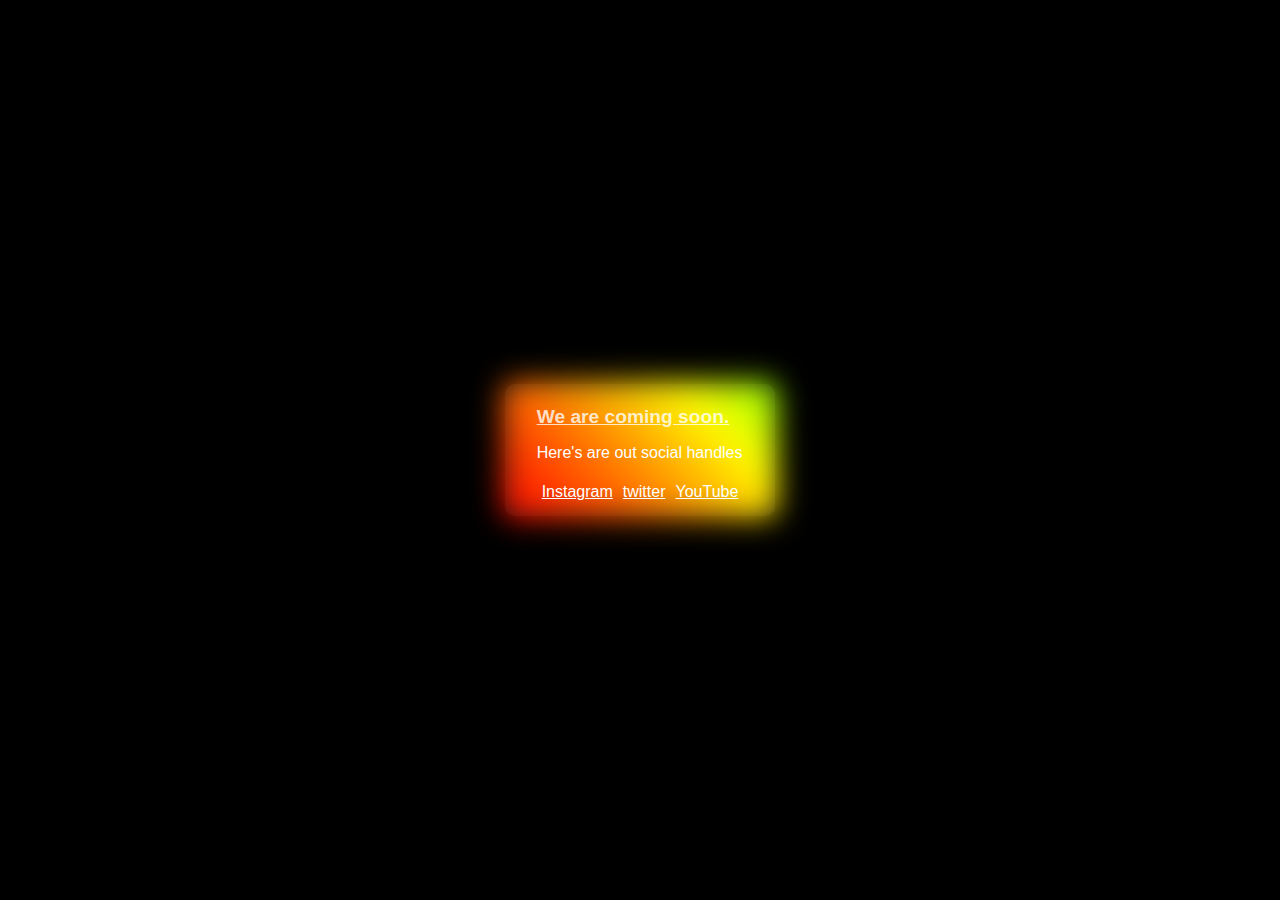
==== index.html @ cdd0c3de "updated" ====
<!DOCTYPE html>
<html lang="en">
<head>
    <meta charset="UTF-8">
    <meta name="viewport" content="width=device-width, initial-scale=1.0">
    <title>Coming Soon</title>
    <link rel="stylesheet" href="main.css">
    <style>
        body {
            display: flex;
            justify-content: center;
            align-items: center;
            height: 100vh;
            margin: 0;
            font-family: Arial, sans-serif;
            background-color: black;
            overflow: hidden;
        }
    </style>
</head>
<body>
    <div class="button">
    <h1 class="header">We are coming soon.</h1>
    <P>Here's are out social handles</P>
    <divc class="flexclass">
        <a href="https://www.instagram.com/shunyaavkash/" class="handles">Instagram</a>
        <a href="https://x.com/shunyaavkash" class="handles">twitter</a>
        <a href="https://www.youtube.com/@shunya.avkash" class="handles">YouTube</a>
    </div>
</div>
</div>
</body>
</html>
---- main.css ----
.header{
    font-size: larger;
 font-weight: 800;
 font-family: 'Segoe UI', Tahoma, Geneva, Verdana, sans-serif;
    color: rgba(255, 255, 255, 0.78);
    text-decoration-line: underline;
}
.button {
    padding: 0.6em 2em;
    border: none;
    outline: none;
    color: rgb(255, 255, 255);
    background: #111;
    cursor: pointer;
    position: relative;
    z-index: 0;
    border-radius: 10px;
    user-select: none;
    -webkit-user-select: none;
    touch-action: manipulation;
    font-family: 'Anek Gujarati', sans-serif;
  
  }
  
  .button:before {
    content: "";
    background: linear-gradient(45deg,
        #ff0000,
        #ff7300,
        #fffb00,
        #48ff00,
        #00ffd5,
        #002bff,
        #7a00ff,
        #ff00c8,
        #ff0000);
    position: absolute;
    top: -2px;
    left: -2px;
    background-size: 400%;
    z-index: -1;
    filter: blur(5px);
    -webkit-filter: blur(15px);
    width: calc(100% + 4px);
    height: calc(100% + 4px);
    animation: glowing-button-85 20s linear infinite;
    transition: opacity 0.3s ease-in-out;
    border-radius: 10px;
  }
  
  @keyframes glowing-button-85 {
    0% {
      background-position: 0 0;
    }
  
    50% {
      background-position: 400% 0;
    }
  
    100% {
      background-position: 0 0;
    }
  }
  
  .button:after {
    z-index: -1;
    content: "";
    position: absolute;
    width: 100%;
    height: 100%;
    left: 0;
    top: 0;
    border-radius: 10px;
  
  }
  
  .insta{
    height: min-content;
width: min-content;  
}
.handles{
    padding: 5px;
}
.flexclass{
    display: flex;
}
a{
    color: white;
}
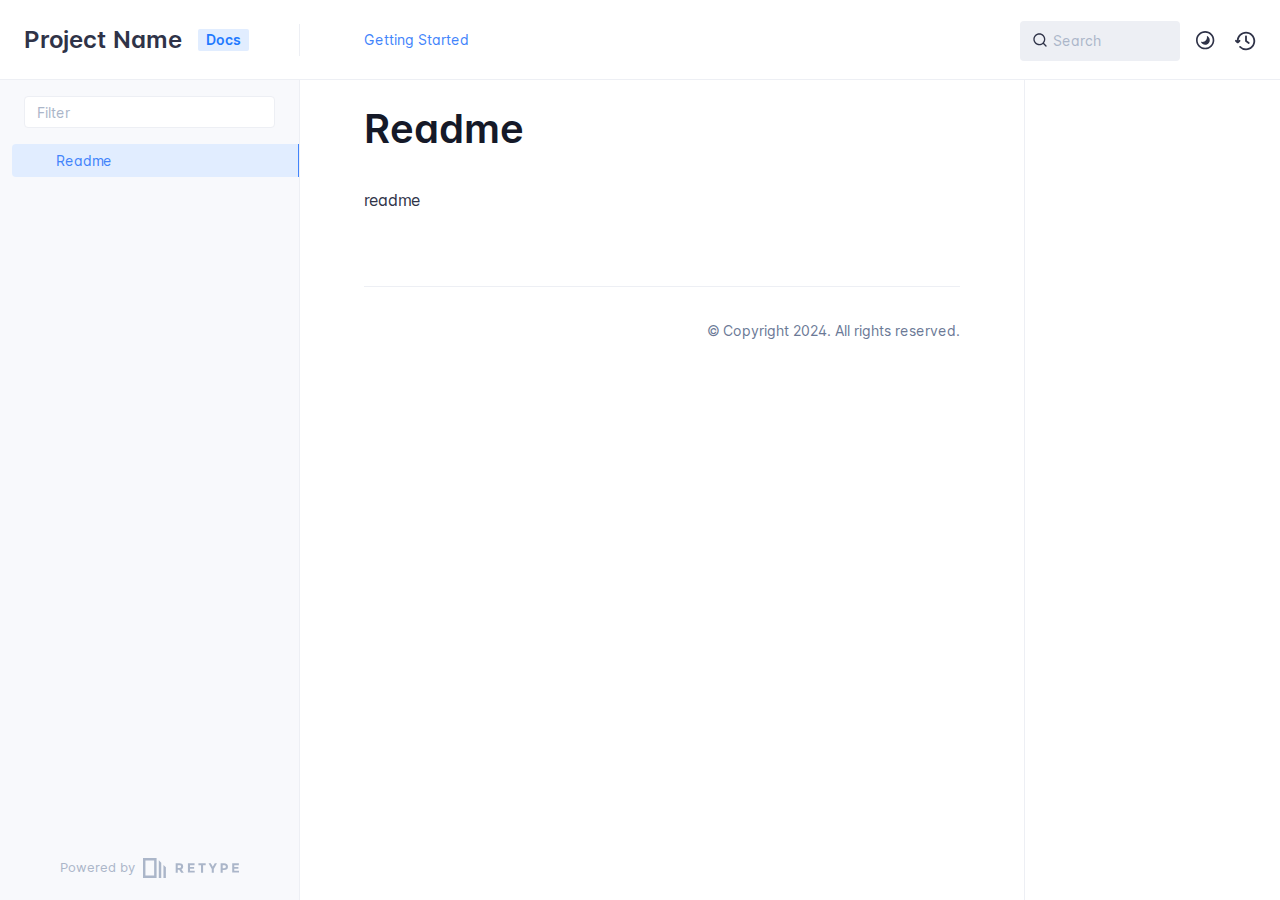
==== commit 7f570853: "Refreshes Retype-generated documentation." ====
--- a/index.html
+++ b/index.html
@@ -1,33 +1,220 @@
 <!DOCTYPE html>
-<html lang="en">
+<html lang="en" class="h-full">
 <head>
     <meta charset="UTF-8">
-    <meta name="viewport" content="width=device-width, initial-scale=1.0">
-    <title>Coming Soon</title>
-    <link rel="stylesheet" href="main.css">
-    <style>
-        body {
-            display: flex;
-            justify-content: center;
-            align-items: center;
-            height: 100vh;
-            margin: 0;
-            font-family: Arial, sans-serif;
-            background-color: black;
-            overflow: hidden;
-        }
-    </style>
+    <meta name="viewport" content="width=device-width,initial-scale=1">
+    <meta name="turbo-cache-control" content="no-cache" data-turbo-track="reload" data-track-token="3.5.0.771708060327">
+
+    <!-- See retype.com -->
+    <meta name="generator" content="Retype 3.5.0">
+
+    <!-- Primary Meta Tags -->
+    <title>Readme</title>
+    <meta name="title" content="Readme">
+    <meta name="description" content="readme">
+
+    <!-- Canonical -->
+    <link rel="canonical" href="/">
+
+    <!-- Open Graph / Facebook -->
+    <meta property="og:type" content="website">
+    <meta property="og:url" content="/">
+    <meta property="og:title" content="Readme">
+    <meta property="og:description" content="readme">
+
+    <!-- Twitter -->
+    <meta property="twitter:card" content="summary_large_image">
+    <meta property="twitter:url" content="/">
+    <meta property="twitter:title" content="Readme">
+    <meta property="twitter:description" content="readme">
+
+    <script data-cfasync="false">(function () { var el = document.documentElement, m = localStorage.getItem("doc_theme"), wm = window.matchMedia; if (m === "dark" || (!m && wm && wm("(prefers-color-scheme: dark)").matches)) { el.classList.add("dark") } else { el.classList.remove("dark") } })();</script>
+
+    <link href="resources/css/retype.css?v=3.5.0.771708060327" rel="stylesheet">
+
+    <script data-cfasync="false" src="resources/js/config.js?v=3.5.0.771708060327" data-turbo-eval="false" defer></script>
+    <script data-cfasync="false" src="resources/js/retype.js?v=3.5.0" data-turbo-eval="false" defer></script>
+    <script id="lunr-js" data-cfasync="false" src="resources/js/lunr.js?v=3.5.0.771708060327" data-turbo-eval="false" defer></script>
 </head>
 <body>
-    <div class="button">
-    <h1 class="header">We are coming soon.</h1>
-    <P>Here's are out social handles</P>
-    <divc class="flexclass">
-        <a href="https://www.instagram.com/shunyaavkash/" class="handles">Instagram</a>
-        <a href="https://x.com/shunyaavkash" class="handles">twitter</a>
-        <a href="https://www.youtube.com/@shunya.avkash" class="handles">YouTube</a>
+    <div id="docs-app" class="relative text-base antialiased text-gray-700 bg-white font-body dark:bg-dark-850 dark:text-dark-300">
+        <div class="absolute bottom-0 left-0 bg-gray-100 dark:bg-dark-800" style="top: 5rem; right: 50%"></div>
+    
+        <header id="docs-site-header" class="sticky top-0 z-30 flex w-full h-16 bg-white border-b border-gray-200 md:h-20 dark:bg-dark-850 dark:border-dark-650">
+            <div class="container relative flex items-center justify-between pr-6 grow md:justify-start">
+                <!-- Mobile menu button skeleton -->
+                <button v-cloak class="skeleton docs-mobile-menu-button flex items-center justify-center shrink-0 overflow-hidden dark:text-white focus:outline-none rounded-full w-10 h-10 ml-3.5 md:hidden"><svg xmlns="http://www.w3.org/2000/svg" class="mb-px shrink-0" width="24" height="24" viewBox="0 0 24 24" role="presentation" style="margin-bottom: 0px;"><g fill="currentColor"><path d="M2 4h20v2H2zM2 11h20v2H2zM2 18h20v2H2z"></path></g></svg></button>
+                <div v-cloak id="docs-sidebar-toggle"></div>
+        
+                <!-- Logo -->
+                <div class="flex items-center justify-between h-full py-2 md:w-75">
+                    <div class="flex items-center px-2 md:px-6">
+                        <a id="docs-site-logo" href="" class="flex items-center leading-snug text-2xl">
+                            <span class="dark:text-white font-semibold line-clamp-1 md:line-clamp-2">Project Name</span>
+                        </a><span class="hidden px-2 py-1 ml-4 text-sm font-semibold leading-none text-root-logo-label-text bg-root-logo-label-bg rounded-sm md:inline-block">Docs</span>
+                    </div>
+        
+                    <span class="hidden h-8 border-r md:inline-block dark:border-dark-650"></span>
+                </div>
+        
+                <div class="flex justify-between md:grow">
+                    <!-- Top Nav -->
+                    <nav class="hidden md:flex">
+                        <ul class="flex flex-col mb-4 md:pl-16 md:mb-0 md:flex-row md:items-center">
+                            <li class="mr-6">
+                                <a class="py-2 md:mb-0 inline-flex items-center text-sm whitespace-nowrap transition-colors duration-200 ease-linear md:text-blue-500 dark:text-blue-400 hover:text-blue-800 dark:hover:text-blue-200" href="https://retype.com/guides/getting-started/">Getting Started</a>
+                            </li>
+        
+                        </ul>
+                    </nav>
+        
+                    <!-- Header Right Skeleton -->
+                    <div v-cloak class="flex justify-end grow skeleton">
+        
+                        <!-- Search input mock -->
+                        <div class="relative hidden w-40 lg:block lg:max-w-sm lg:ml-auto">
+                            <div class="absolute flex items-center justify-center h-full pl-3 dark:text-dark-300">
+                                <svg xmlns="http://www.w3.org/2000/svg" class="icon-base" width="16" height="16" viewBox="0 0 24 24" aria-labelledby="icon" role="presentation" style="margin-bottom: 1px;"><g fill="currentColor" ><path d="M21.71 20.29l-3.68-3.68A8.963 8.963 0 0020 11c0-4.96-4.04-9-9-9s-9 4.04-9 9 4.04 9 9 9c2.12 0 4.07-.74 5.61-1.97l3.68 3.68c.2.19.45.29.71.29s.51-.1.71-.29c.39-.39.39-1.03 0-1.42zM4 11c0-3.86 3.14-7 7-7s7 3.14 7 7c0 1.92-.78 3.66-2.04 4.93-.01.01-.02.01-.02.01-.01.01-.01.01-.01.02A6.98 6.98 0 0111 18c-3.86 0-7-3.14-7-7z" ></path></g></svg>
+                            </div>
+                            <input class="w-full h-10 placeholder-gray-400 transition-colors duration-200 ease-in bg-gray-200 border border-transparent rounded md:text-sm hover:bg-white hover:border-gray-300 focus:outline-none focus:bg-white focus:border-gray-500 dark:bg-dark-600 dark:border-dark-600 dark:placeholder-dark-400" style="padding: 0.625rem 0.75rem 0.625rem 2rem" type="text" placeholder="Search">
+                        </div>
+        
+                        <!-- Mobile search button -->
+                        <div class="flex items-center justify-center w-10 h-10 lg:hidden">
+                            <svg xmlns="http://www.w3.org/2000/svg" class="shrink-0 icon-base" width="20" height="20" viewBox="0 0 24 24" aria-labelledby="icon" role="presentation" style="margin-bottom: 0px;"><g fill="currentColor" ><path d="M21.71 20.29l-3.68-3.68A8.963 8.963 0 0020 11c0-4.96-4.04-9-9-9s-9 4.04-9 9 4.04 9 9 9c2.12 0 4.07-.74 5.61-1.97l3.68 3.68c.2.19.45.29.71.29s.51-.1.71-.29c.39-.39.39-1.03 0-1.42zM4 11c0-3.86 3.14-7 7-7s7 3.14 7 7c0 1.92-.78 3.66-2.04 4.93-.01.01-.02.01-.02.01-.01.01-.01.01-.01.02A6.98 6.98 0 0111 18c-3.86 0-7-3.14-7-7z" ></path></g></svg>
+                        </div>
+        
+                        <!-- Dark mode switch placeholder -->
+                        <div class="w-10 h-10 lg:ml-2"></div>
+        
+                        <!-- History button -->
+                        <div class="flex items-center justify-center w-10 h-10" style="margin-right: -0.625rem;">
+                            <svg xmlns="http://www.w3.org/2000/svg" class="shrink-0 icon-base" width="22" height="22" viewBox="0 0 24 24" aria-labelledby="icon" role="presentation" style="margin-bottom: 0px;"><g fill="currentColor" ><g ><path d="M12.01 6.01c-.55 0-1 .45-1 1V12a1 1 0 00.4.8l3 2.22a.985.985 0 001.39-.2.996.996 0 00-.21-1.4l-2.6-1.92V7.01c.02-.55-.43-1-.98-1z"></path><path d="M12.01 1.91c-5.33 0-9.69 4.16-10.05 9.4l-.29-.26a.997.997 0 10-1.34 1.48l1.97 1.79c.19.17.43.26.67.26s.48-.09.67-.26l1.97-1.79a.997.997 0 10-1.34-1.48l-.31.28c.34-4.14 3.82-7.41 8.05-7.41 4.46 0 8.08 3.63 8.08 8.09s-3.63 8.08-8.08 8.08c-2.18 0-4.22-.85-5.75-2.4a.996.996 0 10-1.42 1.4 10.02 10.02 0 007.17 2.99c5.56 0 10.08-4.52 10.08-10.08.01-5.56-4.52-10.09-10.08-10.09z"></path></g></g></svg>
+                        </div>
+                    </div>
+        
+                    <div v-cloak class="flex justify-end grow">
+                        <div id="docs-mobile-search-button"></div>
+                        <doc-search-desktop></doc-search-desktop>
+        
+                        <doc-theme-switch class="lg:ml-2"></doc-theme-switch>
+                        <doc-history></doc-history>
+                    </div>
+                </div>
+            </div>
+        </header>
+    
+        <div class="container relative flex bg-white">
+            <!-- Sidebar Skeleton -->
+            <div v-cloak class="fixed flex flex-col shrink-0 duration-300 ease-in-out bg-gray-100 border-gray-200 sidebar top-20 w-75 border-r h-screen md:sticky transition-transform skeleton dark:bg-dark-800 dark:border-dark-650">
+            
+                <!-- Render this div, if config.showSidebarFilter is `true` -->
+                <div class="flex items-center h-16 px-6">
+                    <input class="w-full h-8 px-3 py-2 transition-colors duration-200 ease-linear bg-white border border-gray-200 rounded shadow-none text-sm focus:outline-none focus:border-gray-600 dark:bg-dark-600 dark:border-dark-600" type="text" placeholder="Filter">
+                </div>
+            
+                <div class="pl-6 mt-1 mb-4">
+                    <div class="w-32 h-3 mb-4 bg-gray-200 rounded-full loading dark:bg-dark-600"></div>
+                    <div class="w-48 h-3 mb-4 bg-gray-200 rounded-full loading dark:bg-dark-600"></div>
+                    <div class="w-40 h-3 mb-4 bg-gray-200 rounded-full loading dark:bg-dark-600"></div>
+                    <div class="w-32 h-3 mb-4 bg-gray-200 rounded-full loading dark:bg-dark-600"></div>
+                    <div class="w-48 h-3 mb-4 bg-gray-200 rounded-full loading dark:bg-dark-600"></div>
+                    <div class="w-40 h-3 mb-4 bg-gray-200 rounded-full loading dark:bg-dark-600"></div>
+                </div>
+            
+                <div class="shrink-0 mt-auto bg-transparent dark:border-dark-650">
+                    <a class="flex items-center justify-center flex-nowrap h-16 text-gray-400 dark:text-dark-400 hover:text-gray-700 dark:hover:text-dark-300 transition-colors duration-150 ease-in docs-powered-by" target="_blank" href="https://retype.com/" rel="noopener">
+                        <span class="text-xs whitespace-nowrap">Powered by</span>
+                        <svg xmlns="http://www.w3.org/2000/svg" class="ml-2" fill="currentColor" width="96" height="20" overflow="visible"><path d="M0 0v20h13.59V0H0zm11.15 17.54H2.44V2.46h8.71v15.08zM15.8 20h2.44V4.67L15.8 2.22zM20.45 6.89V20h2.44V9.34z"/><g><path d="M40.16 8.44c0 1.49-.59 2.45-1.75 2.88l2.34 3.32h-2.53l-2.04-2.96h-1.43v2.96h-2.06V5.36h3.5c1.43 0 2.46.24 3.07.73s.9 1.27.9 2.35zm-2.48 1.1c.26-.23.38-.59.38-1.09 0-.5-.13-.84-.4-1.03s-.73-.28-1.39-.28h-1.54v2.75h1.5c.72 0 1.2-.12 1.45-.35zM51.56 5.36V7.2h-4.59v1.91h4.13v1.76h-4.13v1.92h4.74v1.83h-6.79V5.36h6.64zM60.09 7.15v7.48h-2.06V7.15h-2.61V5.36h7.28v1.79h-2.61zM70.81 14.64h-2.06v-3.66l-3.19-5.61h2.23l1.99 3.45 1.99-3.45H74l-3.19 5.61v3.66zM83.99 6.19c.65.55.97 1.4.97 2.55s-.33 1.98-1 2.51-1.68.8-3.04.8h-1.23v2.59h-2.06V5.36h3.26c1.42 0 2.45.28 3.1.83zm-1.51 3.65c.25-.28.37-.69.37-1.22s-.16-.92-.48-1.14c-.32-.23-.82-.34-1.5-.34H79.7v3.12h1.38c.68 0 1.15-.14 1.4-.42zM95.85 5.36V7.2h-4.59v1.91h4.13v1.76h-4.13v1.92H96v1.83h-6.79V5.36h6.64z"/></g></svg>
+                    </a>
+                </div>
+            </div>
+            
+            <!-- Sidebar component -->
+            <doc-sidebar v-cloak>
+                <template #sidebar-footer>
+                    <div class="shrink-0 mt-auto border-t md:bg-transparent md:border-none dark:border-dark-650">
+            
+                        <div class="py-3 px-6 md:hidden border-b dark:border-dark-650">
+                            <nav>
+                                <ul class="flex flex-wrap justify-center items-center">
+                                    <li class="mr-6">
+                                        <a class="block py-1 inline-flex items-center text-sm whitespace-nowrap transition-colors duration-200 ease-linear md:text-blue-500 dark:text-blue-400 hover:text-blue-800 dark:hover:text-blue-200" href="https://retype.com/guides/getting-started/">Getting Started</a>
+                                    </li>
+            
+                                </ul>
+                            </nav>
+                        </div>
+            
+                        <a class="flex items-center justify-center flex-nowrap h-16 text-gray-400 dark:text-dark-400 hover:text-gray-700 dark:hover:text-dark-300 transition-colors duration-150 ease-in docs-powered-by" target="_blank" href="https://retype.com/" rel="noopener">
+                            <span class="text-xs whitespace-nowrap">Powered by</span>
+                            <svg xmlns="http://www.w3.org/2000/svg" class="ml-2" fill="currentColor" width="96" height="20" overflow="visible"><path d="M0 0v20h13.59V0H0zm11.15 17.54H2.44V2.46h8.71v15.08zM15.8 20h2.44V4.67L15.8 2.22zM20.45 6.89V20h2.44V9.34z"/><g><path d="M40.16 8.44c0 1.49-.59 2.45-1.75 2.88l2.34 3.32h-2.53l-2.04-2.96h-1.43v2.96h-2.06V5.36h3.5c1.43 0 2.46.24 3.07.73s.9 1.27.9 2.35zm-2.48 1.1c.26-.23.38-.59.38-1.09 0-.5-.13-.84-.4-1.03s-.73-.28-1.39-.28h-1.54v2.75h1.5c.72 0 1.2-.12 1.45-.35zM51.56 5.36V7.2h-4.59v1.91h4.13v1.76h-4.13v1.92h4.74v1.83h-6.79V5.36h6.64zM60.09 7.15v7.48h-2.06V7.15h-2.61V5.36h7.28v1.79h-2.61zM70.81 14.64h-2.06v-3.66l-3.19-5.61h2.23l1.99 3.45 1.99-3.45H74l-3.19 5.61v3.66zM83.99 6.19c.65.55.97 1.4.97 2.55s-.33 1.98-1 2.51-1.68.8-3.04.8h-1.23v2.59h-2.06V5.36h3.26c1.42 0 2.45.28 3.1.83zm-1.51 3.65c.25-.28.37-.69.37-1.22s-.16-.92-.48-1.14c-.32-.23-.82-.34-1.5-.34H79.7v3.12h1.38c.68 0 1.15-.14 1.4-.42zM95.85 5.36V7.2h-4.59v1.91h4.13v1.76h-4.13v1.92H96v1.83h-6.79V5.36h6.64z"/></g></svg>
+                        </a>
+                    </div>
+                </template>
+            </doc-sidebar>
+    
+            <div class="grow min-w-0 dark:bg-dark-850">
+                <!-- Render "toolbar" template here on api pages --><!-- Render page content -->
+                <div class="flex">
+                    <div class="min-w-0 p-4 grow md:px-16">
+                        <main class="relative pb-12 lg:pt-2">
+                            <div class="docs-markdown" id="docs-content">
+                                <!-- Rendered if sidebar right is enabled -->
+                                <div id="docs-sidebar-right-toggle"></div>
+                                <!-- Page content  -->
+<doc-anchor-target id="readme" class="break-words">
+    <h1>
+        <doc-anchor-trigger class="header-anchor-trigger" to="#readme">#</doc-anchor-trigger>
+        <span>Readme</span>
+    </h1>
+</doc-anchor-target>
+<p>readme</p>
+
+                                
+                                <!-- Required only on API pages -->
+                                <doc-toolbar-member-filter-no-results></doc-toolbar-member-filter-no-results>
+                            </div>
+                            <footer class="clear-both">
+                            
+                            </footer>
+                        </main>
+                
+                        <div class="border-t dark:border-dark-650 pt-6 mb-8">
+                            <footer class="flex flex-wrap items-center justify-between">
+                                <div>
+                                    <ul class="flex flex-wrap items-center text-sm">
+                                    </ul>
+                                </div>
+                                <div class="docs-copyright py-2 text-gray-500 dark:text-dark-350 text-sm leading-relaxed"><p>© Copyright 2024. All rights reserved.</p></div>
+                            </footer>
+                        </div>
+                    </div>
+                
+                    <!-- Rendered if sidebar right is enabled -->
+                    <!-- Sidebar right skeleton-->
+                    <div v-cloak class="fixed top-0 bottom-0 right-0 translate-x-full bg-white border-gray-200 lg:sticky lg:border-l lg:shrink-0 lg:pt-6 lg:transform-none sm:w-1/2 lg:w-64 lg:z-0 md:w-104 sidebar-right skeleton dark:bg-dark-850 dark:border-dark-650">
+                        <div class="pl-5">
+                            <div class="w-32 h-3 mb-4 bg-gray-200 dark:bg-dark-600 rounded-full loading"></div>
+                            <div class="w-48 h-3 mb-4 bg-gray-200 dark:bg-dark-600 rounded-full loading"></div>
+                            <div class="w-40 h-3 mb-4 bg-gray-200 dark:bg-dark-600 rounded-full loading"></div>
+                        </div>
+                    </div>
+                
+                    <!-- User should be able to hide sidebar right -->
+                    <doc-sidebar-right v-cloak></doc-sidebar-right>
+                </div>
+
+            </div>
+        </div>
+    
+        <doc-search-mobile></doc-search-mobile>
+        <doc-back-to-top></doc-back-to-top>
     </div>
-</div>
-</div>
+
+
+    <div id="docs-overlay-target"></div>
+
+    <script data-cfasync="false">window.__DOCS__ = { "title": "Readme", isRoot: true, level: 0, icon: "file", hasPrism: false, hasMermaid: false, hasMath: false, tocDepth: 23 }</script>
 </body>
 </html>
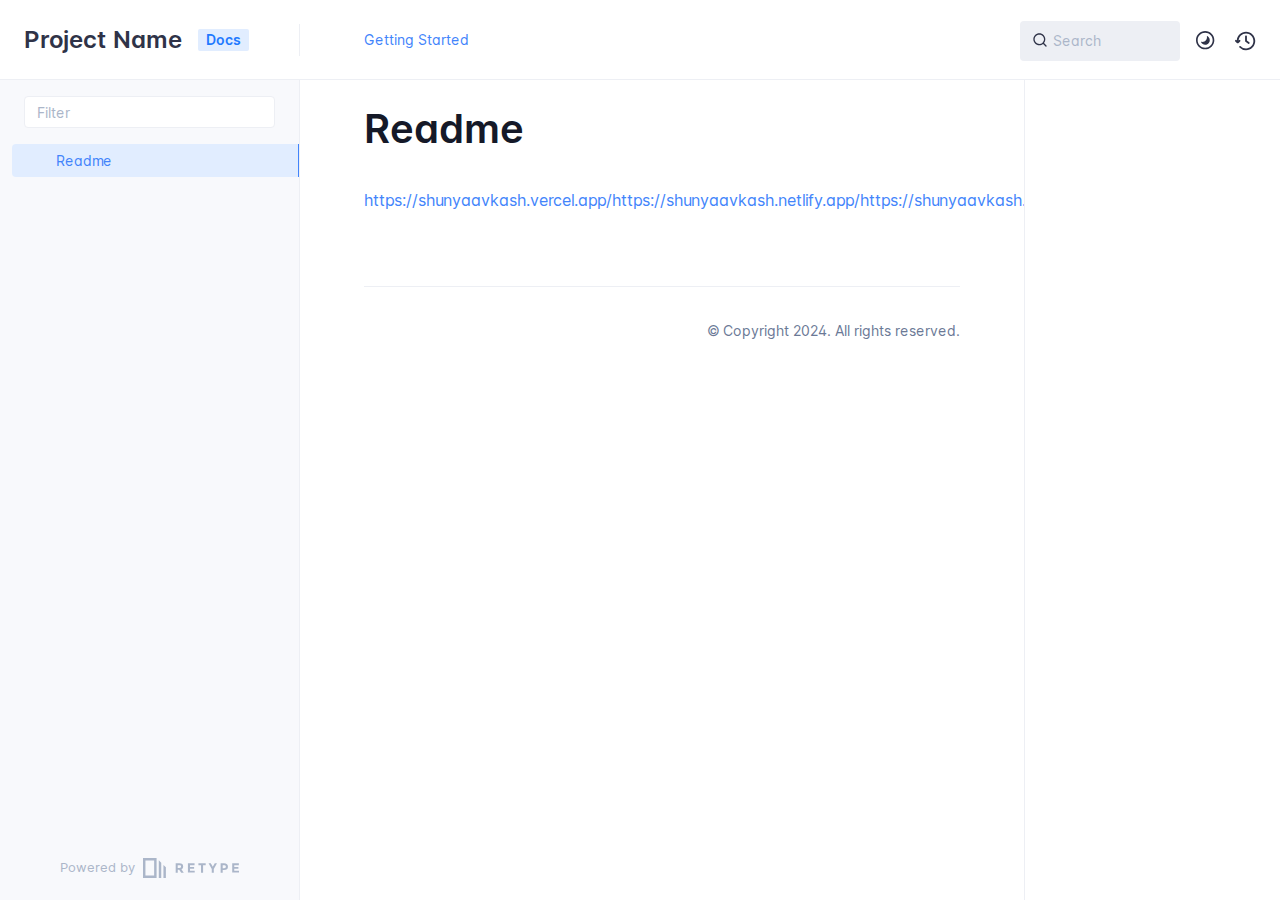
==== commit f117521a: "Refreshes Retype-generated documentation." ====
--- a/index.html
+++ b/index.html
@@ -3,7 +3,7 @@
 <head>
     <meta charset="UTF-8">
     <meta name="viewport" content="width=device-width,initial-scale=1">
-    <meta name="turbo-cache-control" content="no-cache" data-turbo-track="reload" data-track-token="3.5.0.771708060327">
+    <meta name="turbo-cache-control" content="no-cache" data-turbo-track="reload" data-track-token="3.5.0.771708112039">
 
     <!-- See retype.com -->
     <meta name="generator" content="Retype 3.5.0">
@@ -11,7 +11,7 @@
     <!-- Primary Meta Tags -->
     <title>Readme</title>
     <meta name="title" content="Readme">
-    <meta name="description" content="readme">
+    <meta name="description" content="https://shunyaavkash.vercel.app/ https://shunyaavkash.netlify.app/ https://shunyaavkash.pages.dev/">
 
     <!-- Canonical -->
     <link rel="canonical" href="/">
@@ -20,21 +20,21 @@
     <meta property="og:type" content="website">
     <meta property="og:url" content="/">
     <meta property="og:title" content="Readme">
-    <meta property="og:description" content="readme">
+    <meta property="og:description" content="https://shunyaavkash.vercel.app/ https://shunyaavkash.netlify.app/ https://shunyaavkash.pages.dev/">
 
     <!-- Twitter -->
     <meta property="twitter:card" content="summary_large_image">
     <meta property="twitter:url" content="/">
     <meta property="twitter:title" content="Readme">
-    <meta property="twitter:description" content="readme">
+    <meta property="twitter:description" content="https://shunyaavkash.vercel.app/ https://shunyaavkash.netlify.app/ https://shunyaavkash.pages.dev/">
 
     <script data-cfasync="false">(function () { var el = document.documentElement, m = localStorage.getItem("doc_theme"), wm = window.matchMedia; if (m === "dark" || (!m && wm && wm("(prefers-color-scheme: dark)").matches)) { el.classList.add("dark") } else { el.classList.remove("dark") } })();</script>
 
-    <link href="resources/css/retype.css?v=3.5.0.771708060327" rel="stylesheet">
-
-    <script data-cfasync="false" src="resources/js/config.js?v=3.5.0.771708060327" data-turbo-eval="false" defer></script>
+    <link href="resources/css/retype.css?v=3.5.0.771708112039" rel="stylesheet">
+
+    <script data-cfasync="false" src="resources/js/config.js?v=3.5.0.771708112039" data-turbo-eval="false" defer></script>
     <script data-cfasync="false" src="resources/js/retype.js?v=3.5.0" data-turbo-eval="false" defer></script>
-    <script id="lunr-js" data-cfasync="false" src="resources/js/lunr.js?v=3.5.0.771708060327" data-turbo-eval="false" defer></script>
+    <script id="lunr-js" data-cfasync="false" src="resources/js/lunr.js?v=3.5.0.771708112039" data-turbo-eval="false" defer></script>
 </head>
 <body>
     <div id="docs-app" class="relative text-base antialiased text-gray-700 bg-white font-body dark:bg-dark-850 dark:text-dark-300">
@@ -169,7 +169,9 @@
         <span>Readme</span>
     </h1>
 </doc-anchor-target>
-<p>readme</p>
+<p><a href="https://shunyaavkash.vercel.app/">https://shunyaavkash.vercel.app/</a>
+<a href="https://shunyaavkash.netlify.app/">https://shunyaavkash.netlify.app/</a>
+<a href="https://shunyaavkash.pages.dev/">https://shunyaavkash.pages.dev/</a></p>
 
                                 
                                 <!-- Required only on API pages -->
